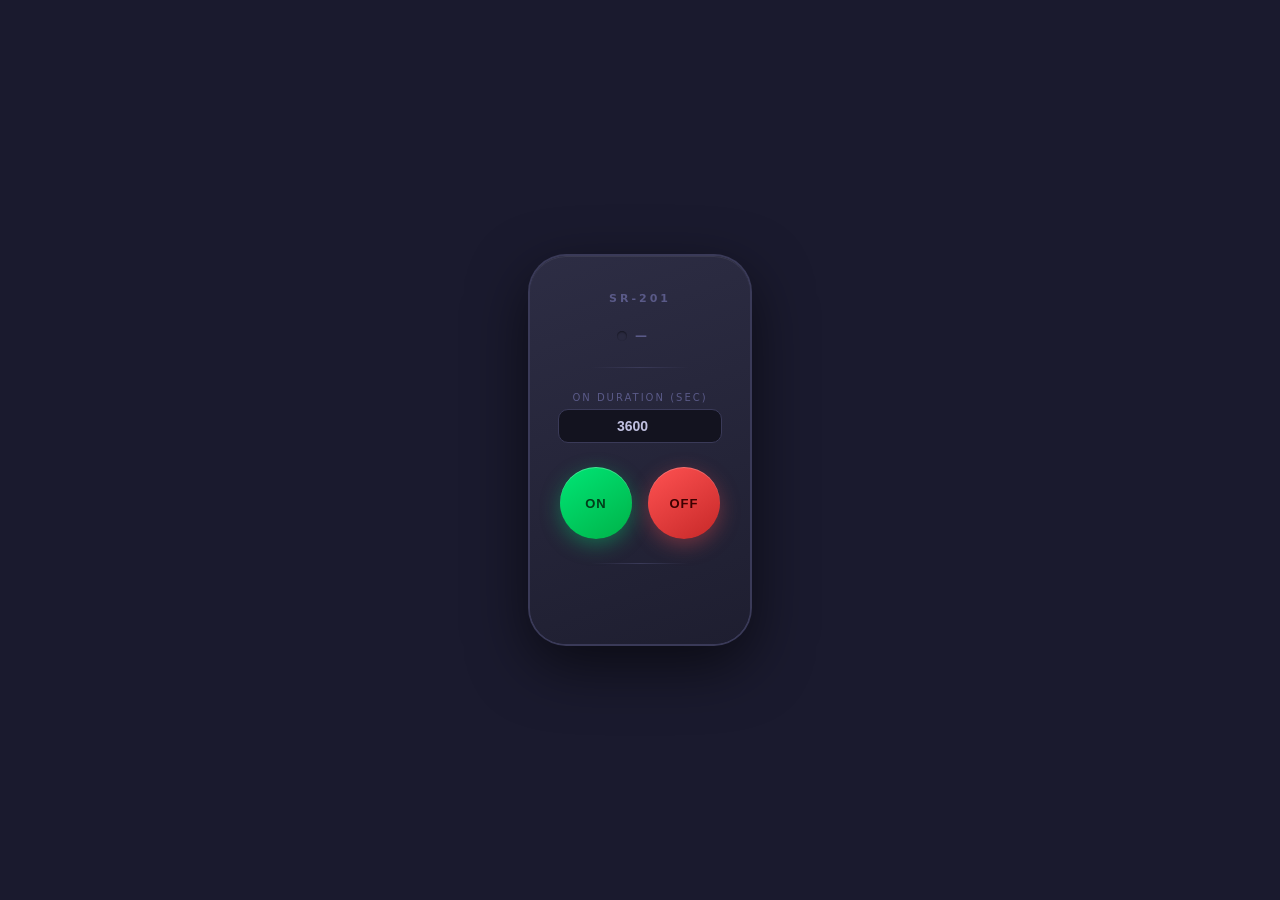
==== public/index.html @ bfefac3a "001" ====
<!DOCTYPE html>
<html lang="en">
<head>
  <meta charset="UTF-8" />
  <meta name="viewport" content="width=device-width, initial-scale=1.0" />
  <title>SR-201 Remote Control</title>
  <style>
    *, *::before, *::after { box-sizing: border-box; margin: 0; padding: 0; }

    body {
      min-height: 100dvh;
      display: flex;
      align-items: center;
      justify-content: center;
      background: #1a1a2e;
      font-family: 'Segoe UI', system-ui, sans-serif;
    }

    .remote {
      background: linear-gradient(160deg, #2d2d44 0%, #1e1e30 100%);
      border-radius: 36px;
      padding: 36px 28px 40px;
      width: 220px;
      box-shadow:
        0 0 0 2px #3a3a58,
        0 20px 60px rgba(0,0,0,0.6),
        inset 0 1px 0 rgba(255,255,255,0.07);
      display: flex;
      flex-direction: column;
      align-items: center;
      gap: 24px;
    }

    .brand {
      font-size: 11px;
      font-weight: 700;
      letter-spacing: 3px;
      text-transform: uppercase;
      color: #5a5a88;
    }

    .indicator-row {
      display: flex;
      align-items: center;
      gap: 8px;
    }

    .led {
      width: 10px;
      height: 10px;
      border-radius: 50%;
      background: #2a2a40;
      box-shadow: inset 0 1px 2px rgba(0,0,0,0.5);
      transition: background 0.3s, box-shadow 0.3s;
    }
    .led.on  { background: #00e676; box-shadow: 0 0 8px #00e676, 0 0 20px #00e67655; }
    .led.off { background: #ff1744; box-shadow: 0 0 8px #ff1744, 0 0 20px #ff174455; }

    .status-text {
      font-size: 12px;
      font-weight: 600;
      letter-spacing: 1px;
      color: #5a5a88;
      min-width: 28px;
    }
    .status-text.on  { color: #00e676; }
    .status-text.off { color: #ff1744; }

    .duration-row {
      display: flex;
      flex-direction: column;
      align-items: center;
      gap: 6px;
      width: 100%;
    }

    .duration-label {
      font-size: 10px;
      letter-spacing: 2px;
      text-transform: uppercase;
      color: #5a5a88;
    }

    .duration-input {
      width: 100%;
      background: #13131f;
      border: 1px solid #3a3a58;
      border-radius: 10px;
      color: #c0c0e0;
      font-size: 14px;
      font-weight: 600;
      text-align: center;
      padding: 8px 10px;
      outline: none;
      transition: border-color 0.2s;
    }
    .duration-input:focus { border-color: #6060aa; }

    .buttons {
      display: flex;
      gap: 16px;
    }

    .btn {
      width: 72px;
      height: 72px;
      border-radius: 50%;
      border: none;
      cursor: pointer;
      font-size: 13px;
      font-weight: 800;
      letter-spacing: 1px;
      text-transform: uppercase;
      position: relative;
      transition: transform 0.1s, box-shadow 0.1s;
      user-select: none;
    }
    .btn:active { transform: scale(0.93); }
    .btn:disabled { opacity: 0.45; cursor: not-allowed; transform: none; }

    .btn-on {
      background: linear-gradient(145deg, #00e676, #00b248);
      color: #003d1a;
      box-shadow: 0 6px 20px rgba(0,230,118,0.35), inset 0 1px 0 rgba(255,255,255,0.25);
    }
    .btn-on:hover:not(:disabled) { box-shadow: 0 8px 28px rgba(0,230,118,0.5), inset 0 1px 0 rgba(255,255,255,0.25); }

    .btn-off {
      background: linear-gradient(145deg, #ff5252, #c62828);
      color: #3d0000;
      box-shadow: 0 6px 20px rgba(255,82,82,0.35), inset 0 1px 0 rgba(255,255,255,0.2);
    }
    .btn-off:hover:not(:disabled) { box-shadow: 0 8px 28px rgba(255,82,82,0.5), inset 0 1px 0 rgba(255,255,255,0.2); }

    .message {
      font-size: 11px;
      color: #5a5a88;
      text-align: center;
      min-height: 16px;
      letter-spacing: 0.5px;
      transition: color 0.3s;
    }
    .message.error { color: #ff5252; }
    .message.success { color: #00e676; }

    .divider {
      width: 60%;
      height: 1px;
      background: linear-gradient(to right, transparent, #3a3a58, transparent);
    }
  </style>
</head>
<body>
  <div class="remote">
    <div class="brand">SR-201</div>

    <div class="indicator-row">
      <div class="led" id="led"></div>
      <div class="status-text" id="statusText">—</div>
    </div>

    <div class="divider"></div>

    <div class="duration-row">
      <span class="duration-label">On Duration (sec)</span>
      <input class="duration-input" type="number" id="duration" min="1" max="86400" value="3600" />
    </div>

    <div class="buttons">
      <button class="btn btn-on" id="btnOn">ON</button>
      <button class="btn btn-off" id="btnOff">OFF</button>
    </div>

    <div class="divider"></div>

    <div class="message" id="message"></div>
  </div>

  <script>
    const led        = document.getElementById('led');
    const statusText = document.getElementById('statusText');
    const btnOn      = document.getElementById('btnOn');
    const btnOff     = document.getElementById('btnOff');
    const duration   = document.getElementById('duration');
    const message    = document.getElementById('message');

    function setStatus(state) {
      led.className = 'led ' + state;
      statusText.className = 'status-text ' + state;
      statusText.textContent = state === 'on' ? 'ON' : state === 'off' ? 'OFF' : '—';
    }

    function setMessage(text, type = '') {
      message.textContent = text;
      message.className = 'message ' + type;
    }

    async function sendCommand(seconds) {
      btnOn.disabled = true;
      btnOff.disabled = true;
      setMessage('Sending…');

      try {
        const res = await fetch('/bridge', {
          method: 'POST',
          headers: { 'Content-Type': 'application/json' },
          body: JSON.stringify({ seconds }),
        });

        if (!res.ok) {
          const text = await res.text();
          throw new Error(text || `HTTP ${res.status}`);
        }

        setStatus(seconds > 0 ? 'on' : 'off');
        setMessage(seconds > 0 ? `On for ${seconds}s` : 'Relay off', 'success');
      } catch (err) {
        setMessage(err.message, 'error');
      } finally {
        btnOn.disabled = false;
        btnOff.disabled = false;
      }
    }

    btnOn.addEventListener('click', () => {
      const secs = parseInt(duration.value, 10);
      if (!secs || secs < 1) { setMessage('Enter a valid duration', 'error'); return; }
      sendCommand(secs);
    });

    btnOff.addEventListener('click', () => sendCommand(0));
  </script>
</body>
</html>
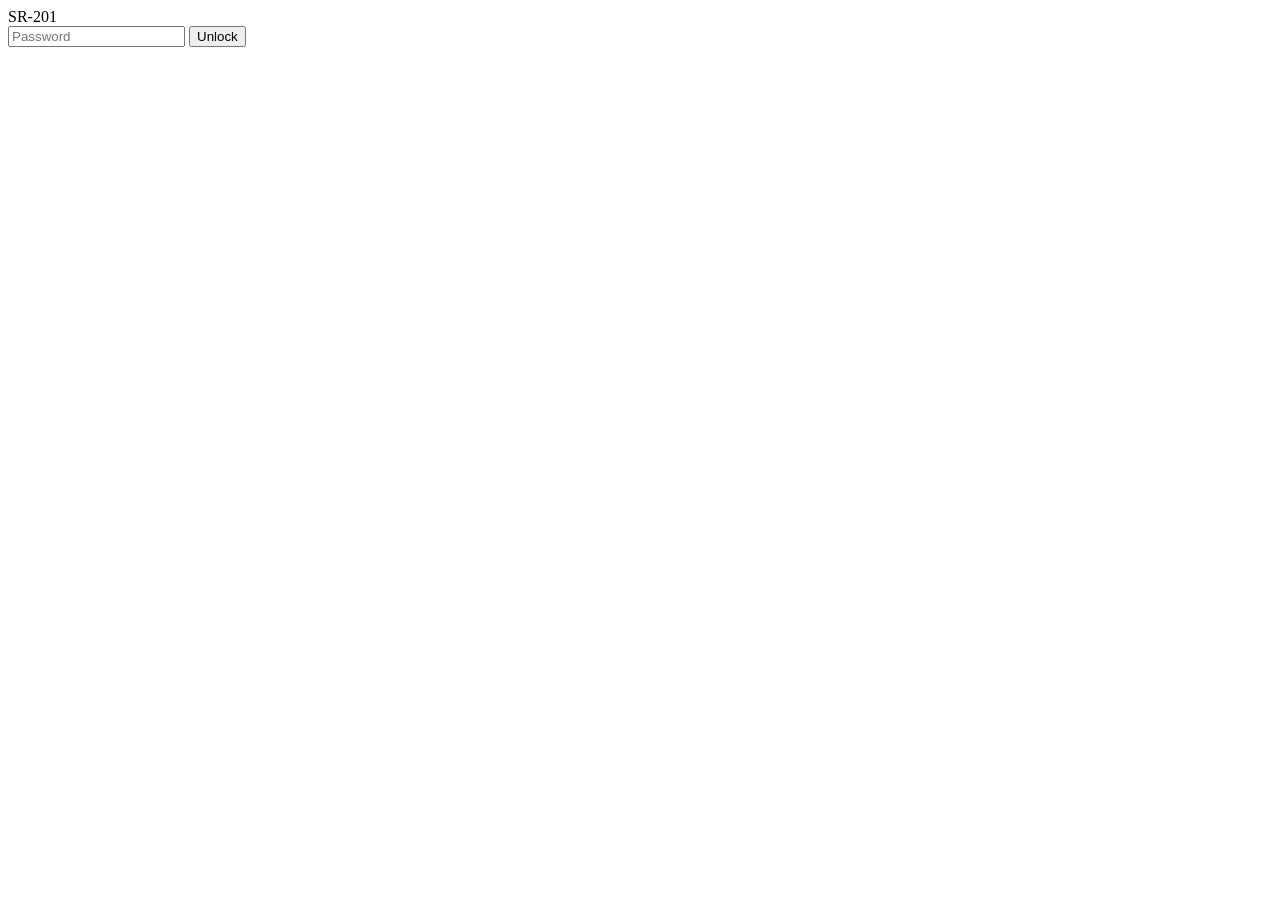
==== commit 2252cfdc: "002" ====
--- a/public/index.html
+++ b/public/index.html
@@ -4,154 +4,32 @@
   <meta charset="UTF-8" />
   <meta name="viewport" content="width=device-width, initial-scale=1.0" />
   <title>SR-201 Remote Control</title>
-  <style>
-    *, *::before, *::after { box-sizing: border-box; margin: 0; padding: 0; }
 
-    body {
-      min-height: 100dvh;
-      display: flex;
-      align-items: center;
-      justify-content: center;
-      background: #1a1a2e;
-      font-family: 'Segoe UI', system-ui, sans-serif;
-    }
-
-    .remote {
-      background: linear-gradient(160deg, #2d2d44 0%, #1e1e30 100%);
-      border-radius: 36px;
-      padding: 36px 28px 40px;
-      width: 220px;
-      box-shadow:
-        0 0 0 2px #3a3a58,
-        0 20px 60px rgba(0,0,0,0.6),
-        inset 0 1px 0 rgba(255,255,255,0.07);
-      display: flex;
-      flex-direction: column;
-      align-items: center;
-      gap: 24px;
-    }
-
-    .brand {
-      font-size: 11px;
-      font-weight: 700;
-      letter-spacing: 3px;
-      text-transform: uppercase;
-      color: #5a5a88;
-    }
-
-    .indicator-row {
-      display: flex;
-      align-items: center;
-      gap: 8px;
-    }
-
-    .led {
-      width: 10px;
-      height: 10px;
-      border-radius: 50%;
-      background: #2a2a40;
-      box-shadow: inset 0 1px 2px rgba(0,0,0,0.5);
-      transition: background 0.3s, box-shadow 0.3s;
-    }
-    .led.on  { background: #00e676; box-shadow: 0 0 8px #00e676, 0 0 20px #00e67655; }
-    .led.off { background: #ff1744; box-shadow: 0 0 8px #ff1744, 0 0 20px #ff174455; }
-
-    .status-text {
-      font-size: 12px;
-      font-weight: 600;
-      letter-spacing: 1px;
-      color: #5a5a88;
-      min-width: 28px;
-    }
-    .status-text.on  { color: #00e676; }
-    .status-text.off { color: #ff1744; }
-
-    .duration-row {
-      display: flex;
-      flex-direction: column;
-      align-items: center;
-      gap: 6px;
-      width: 100%;
-    }
-
-    .duration-label {
-      font-size: 10px;
-      letter-spacing: 2px;
-      text-transform: uppercase;
-      color: #5a5a88;
-    }
-
-    .duration-input {
-      width: 100%;
-      background: #13131f;
-      border: 1px solid #3a3a58;
-      border-radius: 10px;
-      color: #c0c0e0;
-      font-size: 14px;
-      font-weight: 600;
-      text-align: center;
-      padding: 8px 10px;
-      outline: none;
-      transition: border-color 0.2s;
-    }
-    .duration-input:focus { border-color: #6060aa; }
-
-    .buttons {
-      display: flex;
-      gap: 16px;
-    }
-
-    .btn {
-      width: 72px;
-      height: 72px;
-      border-radius: 50%;
-      border: none;
-      cursor: pointer;
-      font-size: 13px;
-      font-weight: 800;
-      letter-spacing: 1px;
-      text-transform: uppercase;
-      position: relative;
-      transition: transform 0.1s, box-shadow 0.1s;
-      user-select: none;
-    }
-    .btn:active { transform: scale(0.93); }
-    .btn:disabled { opacity: 0.45; cursor: not-allowed; transform: none; }
-
-    .btn-on {
-      background: linear-gradient(145deg, #00e676, #00b248);
-      color: #003d1a;
-      box-shadow: 0 6px 20px rgba(0,230,118,0.35), inset 0 1px 0 rgba(255,255,255,0.25);
-    }
-    .btn-on:hover:not(:disabled) { box-shadow: 0 8px 28px rgba(0,230,118,0.5), inset 0 1px 0 rgba(255,255,255,0.25); }
-
-    .btn-off {
-      background: linear-gradient(145deg, #ff5252, #c62828);
-      color: #3d0000;
-      box-shadow: 0 6px 20px rgba(255,82,82,0.35), inset 0 1px 0 rgba(255,255,255,0.2);
-    }
-    .btn-off:hover:not(:disabled) { box-shadow: 0 8px 28px rgba(255,82,82,0.5), inset 0 1px 0 rgba(255,255,255,0.2); }
-
-    .message {
-      font-size: 11px;
-      color: #5a5a88;
-      text-align: center;
-      min-height: 16px;
-      letter-spacing: 0.5px;
-      transition: color 0.3s;
-    }
-    .message.error { color: #ff5252; }
-    .message.success { color: #00e676; }
-
-    .divider {
-      width: 60%;
-      height: 1px;
-      background: linear-gradient(to right, transparent, #3a3a58, transparent);
-    }
-  </style>
+  <!-- PWA -->
+  <link rel="manifest" href="/manifest.json" />
+  <meta name="theme-color" content="#1a1a2e" />
+  <meta name="mobile-web-app-capable" content="yes" />
+  <meta name="apple-mobile-web-app-capable" content="yes" />
+  <meta name="apple-mobile-web-app-status-bar-style" content="black-translucent" />
+  <meta name="apple-mobile-web-app-title" content="SR-201" />
+  <!-- iOS requires a PNG apple-touch-icon; SVG is ignored -->
+  <link rel="apple-touch-icon" sizes="180x180" href="/icons/apple-touch-icon.png" />
+  <!-- Favicon: SVG for modern browsers, PNG fallback -->
+  <link rel="icon" type="image/svg+xml" href="/favicon.svg" />
+  <link rel="icon" type="image/png" sizes="32x32" href="/favicon.png" />
+  <link rel="stylesheet" href="/style.css" />
 </head>
 <body>
-  <div class="remote">
+  <div id="loginCard" class="login-card">
+    <div class="login-title">SR-201</div>
+    <div class="divider"></div>
+    <input class="login-input" type="password" id="loginPassword" placeholder="Password" autocomplete="current-password" />
+    <button class="btn-login" id="btnLogin">Unlock</button>
+    <div class="divider"></div>
+    <div class="login-error" id="loginError"></div>
+  </div>
+
+  <div id="remoteCard" class="remote" style="display:none">
     <div class="brand">SR-201</div>
 
     <div class="indicator-row">
@@ -166,6 +44,8 @@
       <input class="duration-input" type="number" id="duration" min="1" max="86400" value="3600" />
     </div>
 
+    <div class="timer" id="timer">—</div>
+
     <div class="buttons">
       <button class="btn btn-on" id="btnOn">ON</button>
       <button class="btn btn-off" id="btnOff">OFF</button>
@@ -176,59 +56,8 @@
     <div class="message" id="message"></div>
   </div>
 
-  <script>
-    const led        = document.getElementById('led');
-    const statusText = document.getElementById('statusText');
-    const btnOn      = document.getElementById('btnOn');
-    const btnOff     = document.getElementById('btnOff');
-    const duration   = document.getElementById('duration');
-    const message    = document.getElementById('message');
+  <button class="btn-logout" id="btnLogout" style="display:none">Logout</button>
 
-    function setStatus(state) {
-      led.className = 'led ' + state;
-      statusText.className = 'status-text ' + state;
-      statusText.textContent = state === 'on' ? 'ON' : state === 'off' ? 'OFF' : '—';
-    }
-
-    function setMessage(text, type = '') {
-      message.textContent = text;
-      message.className = 'message ' + type;
-    }
-
-    async function sendCommand(seconds) {
-      btnOn.disabled = true;
-      btnOff.disabled = true;
-      setMessage('Sending…');
-
-      try {
-        const res = await fetch('/bridge', {
-          method: 'POST',
-          headers: { 'Content-Type': 'application/json' },
-          body: JSON.stringify({ seconds }),
-        });
-
-        if (!res.ok) {
-          const text = await res.text();
-          throw new Error(text || `HTTP ${res.status}`);
-        }
-
-        setStatus(seconds > 0 ? 'on' : 'off');
-        setMessage(seconds > 0 ? `On for ${seconds}s` : 'Relay off', 'success');
-      } catch (err) {
-        setMessage(err.message, 'error');
-      } finally {
-        btnOn.disabled = false;
-        btnOff.disabled = false;
-      }
-    }
-
-    btnOn.addEventListener('click', () => {
-      const secs = parseInt(duration.value, 10);
-      if (!secs || secs < 1) { setMessage('Enter a valid duration', 'error'); return; }
-      sendCommand(secs);
-    });
-
-    btnOff.addEventListener('click', () => sendCommand(0));
-  </script>
+  <script src="/app.js" defer></script>
 </body>
 </html>
